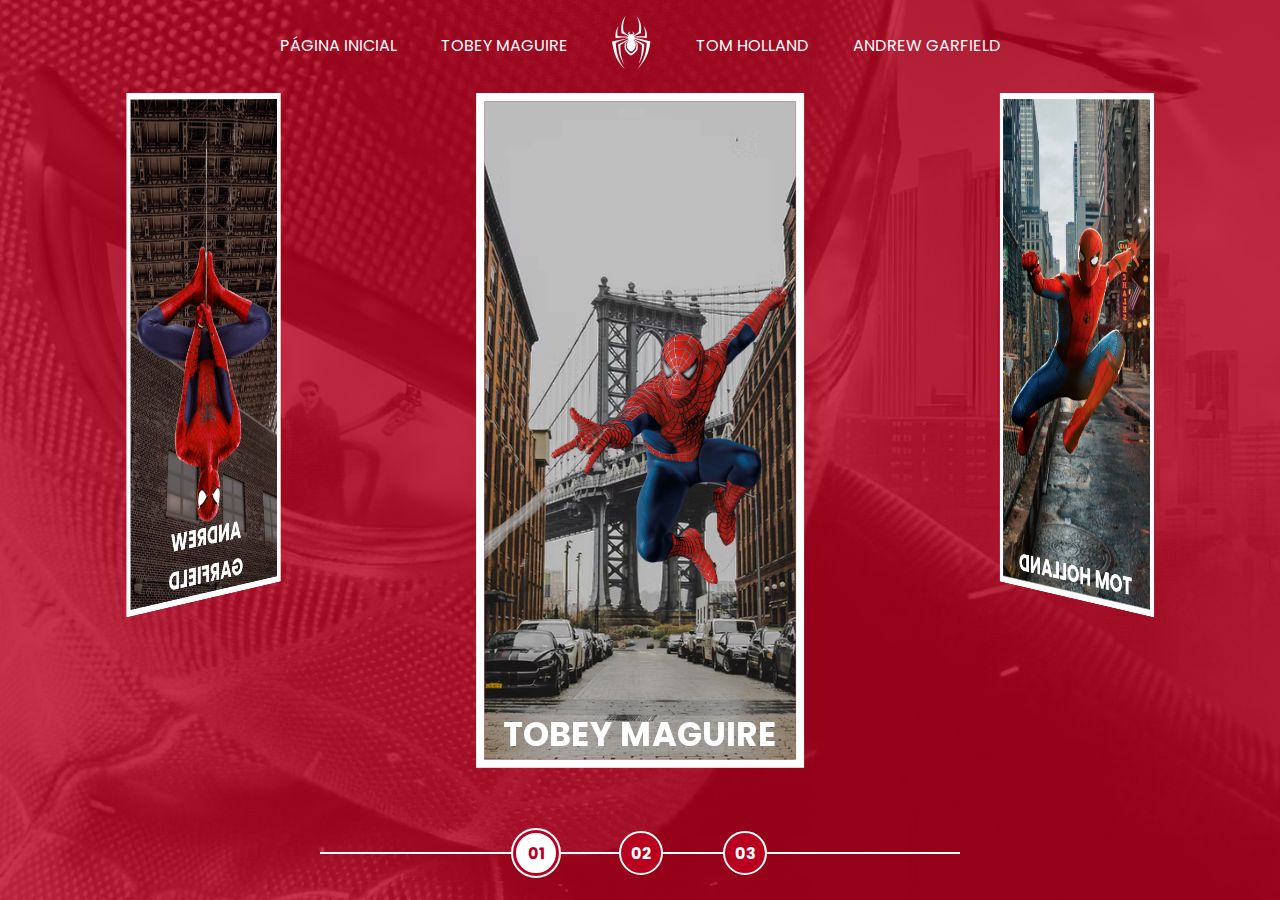
==== index.html @ bd483e7b "Adicionando assets e criando html" ====
<!DOCTYPE html>
<html lang="en">
<head>
  <meta charset="UTF-8">
  <meta http-equiv="X-UA-Compatible" content="IE=edge">
  <meta name="viewport" content="width=device-width, initial-scale=1.0">
  <link rel="stylesheet" href="./assets/css/home-page-styles.css">
  <script src="./assets/scripts/script.js"></script>
  <title>Spider-Man | Multiversos</title>
</head>
<body>
  <nav class="s-menu">
    <ul>
      <li class="s-menu__item">
        <a href="/">Página Inicial</a>
      </li>
      <li class="s-menu__item">
        <a href="#">Tobey Maguire</a>
      </li>
      <li class="s-menu__item s-menu__icon">
        <img src="./assets/images/icons/spider.svg" alt="Spider-Man Multiverse">
      </li>
      <li class="s-menu__item">
        <a href="#">Tom Holland</a>
      </li>
      <li class="s-menu__item">
        <a href="#">Andrew Garfield</a>
      </li>
    </ul>
  </nav>
  <div class="s-container">
    <div class="s-cards-carousel" style="transform: translateZ(-40vw) rotateY(0deg);">
      <a href="./pages/tobey-maguire/spiderman1.html" class="s-card" id="spider-man-01">
        <img class="s-card__background" src="./assets/images/pic-sm-bg-01.jpg">
        <img class="s-card__image" src="./assets/images/spider-man-01.png" alt="Tobey Maguire">
        <h2 class="s-card__title">Tobey Maguire</h2>
      </a>
      <a href="./pages/tom-holland/spiderman1.html" class="s-card" id="spider-man-02">
        <img class="s-card__background" src="./assets/images/pic-sm-bg-02.jpg">
        <img class="s-card__image" src="./assets/images/spider-man-02.png" alt="Tom Holland">
        <h2 class="s-card__title">Tom Holland</h2>
      </a>
      <a href="./pages/andrew-garfield/spiderman1.html" class="s-card" id="spider-man-03">
        <img class="s-card__background" src="./assets/images/pic-sm-bg-03.jpg">
        <img class="s-card__image" src="./assets/images/spider-man-03.png" alt="Andrew Garfield">
        <h2 class="s-card__title">Andrew Garfield</h2>
      </a>
    </div>
  </div>

  <div class="s-controller">
    <div id="1" onclick="selectCarouselItem(this)" class="s-controller__button s-controller__button--active">
      01
    </div>
    <div id="2" onclick="selectCarouselItem(this)" class="s-controller__button">
      02
    </div>
    <div id="3" onclick="selectCarouselItem(this)" class="s-controller__button">
      03
    </div>
    <div class="s-controller__line"></div>
  </div>
</body>
</html>
---- assets/css/home-page-styles.css ----
@import url('reset.css');
@import url('global.css');

body {
  background-color: var(--primary-color);
}

body::before {
  content: "";
  background-image: url('../images/spider-man-background.jpg');
  background-repeat: no-repeat;
  background-position: center;
  background-size: cover;
  width: 100%;
  height: 100%;
  position: absolute;
  opacity: 0.2;
  transition: background-image 1s ease-in-out, opacity 1s ease-in-out;
}

.s-menu {
  padding: 1rem 0;
  width: 100%;
  text-align: center;
  position: relative;
}

.s-menu__item {
  display: inline-block;
  text-transform: uppercase;
  margin: 0 1.25rem;
}

.s-menu__icon {
  width: 2.5rem;
  margin: 0 1.25rem;
  vertical-align: middle;
}

.s-container {
  position: relative;
  display: flex;
  align-items: center;
  justify-content: space-evenly;
  perspective: 3000px;
}

.s-card {
  border: 0.5rem solid white;
  width: 100%;
  height: 70vh;
  position: absolute;
  transition: filter .5s ease-in-out;
}

.s-card:nth-child(1) {
  transform: rotateY(0deg) translateZ(50vw);
}

.s-card:nth-child(2) {
  transform: rotateY(120deg) translateZ(50vw);
}

.s-card:nth-child(3) {
  transform: rotateY(240deg) translateZ(50vw);
}

.s-card__background {
  width: 100%;
  height: 100%;
  object-fit: cover;
  position: absolute;
  opacity: 1;
  transition: opacity 1s ease-in-out;
}

.s-card__image {
  width: 100%;
  height: 100%;
  object-fit: contain;
  position: relative;
  transition: 1s ease-in-out;
}

.s-card__title {
  font-size: 2rem;
  text-transform: uppercase;
  text-align: center;
  position: absolute;
  width: 100%;
  bottom: 0;
  transition: bottom 1s ease-in-out;
}

.s-controller {
  position: absolute;
  display: flex;
  justify-content: center;
  align-items: center;
  margin-top: 3rem;
  bottom: 1.5rem;
  width: 100%;
}

.s-controller__button {
  display: flex;
  align-items: center;
  justify-content: center;
  width: 2.5rem;
  height: 2.5rem;
  border: 2px solid white;
  border-radius: 50%;
  background-color: var(--primary-color);
  text-align: center;
  font-size: 1rem;
  font-weight: bold;
  cursor: pointer;
  z-index: 1;
  transition: transform 0.3s ease-in-out;
}

.s-controller__button:hover {
  transform: scale(1.1);
}

.s-controller__button:nth-child(2) {
  margin: 0 3.75rem;
}

.s-controller__button--active {
  background-color: white;
  color: var(--primary-color);
  border: 0.1875rem solid var(--primary-color);
  outline: 0.125rem solid white;
}

.s-controller__line {
  background-color: white;
  width: 50%;
  height: 2px;
  position: absolute;
}

/* Hover Animation */

.s-card--hovered .s-card__background {
  cursor: pointer;
  opacity: 0;
}

.s-card--hovered .s-card__image {
  transform: scale(1.4);
  filter: drop-shadow(30px 10px 4px rgba(0, 0, 0, .5));
}

body#spider-man-01-hovered::before {
  background-image: url('../images/pic-sm-bg-01.jpg');
}

body#spider-man-02-hovered::before {
  background-image: url('../images/pic-sm-bg-02.jpg');
}

body#spider-man-03-hovered::before {
  background-image: url('../images/pic-sm-bg-03.jpg');
}

body[id^="spider-man-"]::before {
  opacity: 1;
}

body[id^="spider-man-"] .s-card:not(.s-card--hovered) {
  filter: grayscale(100%);
}

.s-card--hovered .s-card__title {
  bottom: 50%;
}

.s-cards-carousel {
  display: flex;
  justify-content: center;
  width: calc(100vw / 3 - 10%);
  transform-style: preserve-3d;
  transition: transform 0.4s ease-in;
}
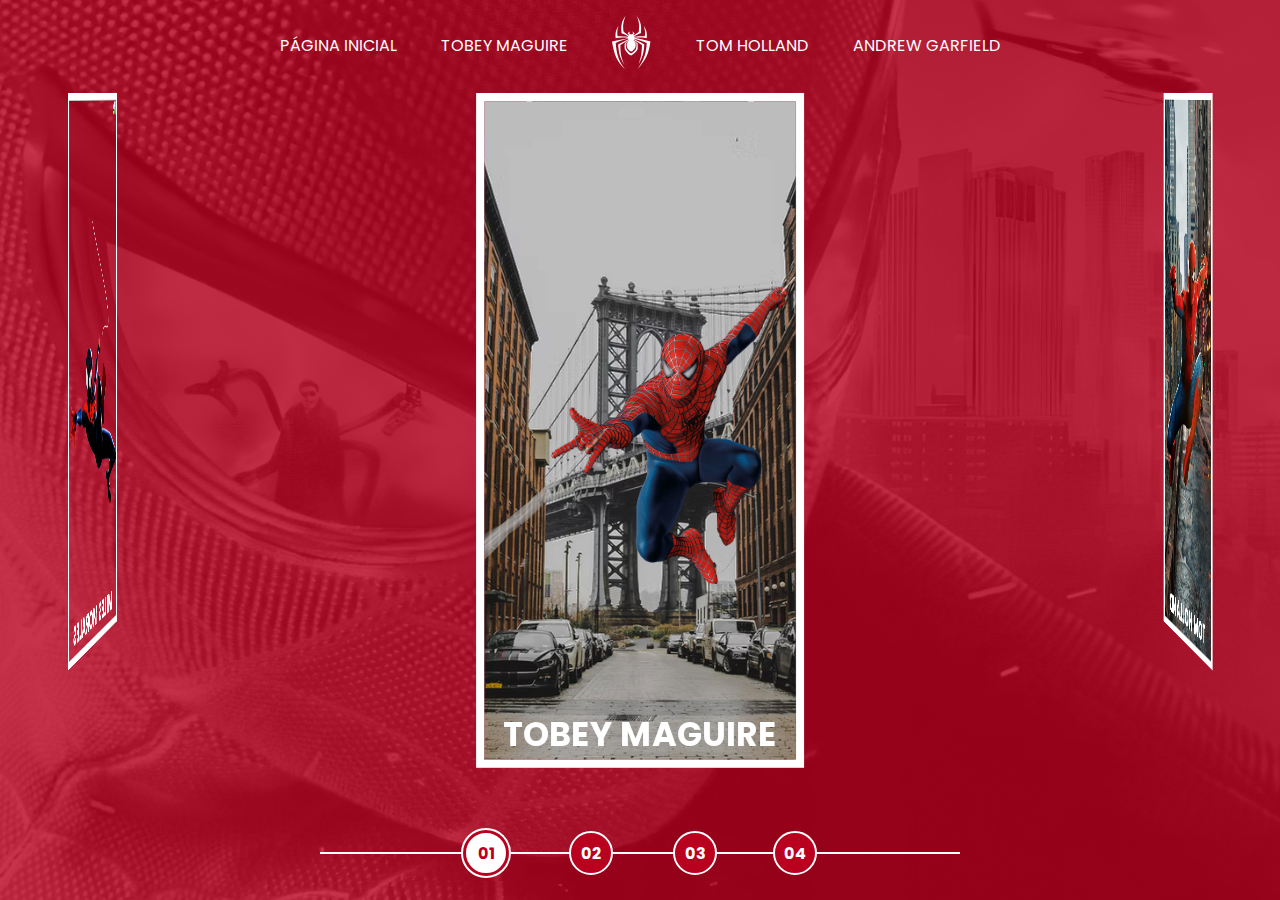
==== commit 51fa76e1: "Criando paginas miles morales" ====
--- a/index.html
+++ b/index.html
@@ -6,6 +6,7 @@
   <meta name="viewport" content="width=device-width, initial-scale=1.0">
   <link rel="stylesheet" href="./assets/css/home-page-styles.css">
   <script src="./assets/scripts/script.js"></script>
+  <link rel="shortcut icon" href="assets/images/icons/spider.svg" type="image/x-icon">
   <title>Spider-Man | Multiversos</title>
 </head>
 <body>
@@ -45,6 +46,11 @@
         <img class="s-card__image" src="./assets/images/spider-man-03.png" alt="Andrew Garfield">
         <h2 class="s-card__title">Andrew Garfield</h2>
       </a>
+      <a href="./pages/miles-morales/spiderman1.html" class="s-card" id="spider-man-04">
+        <img class="s-card__background" src="./assets/images/pic-sm-bg-04.png">
+        <img class="s-card__image" src="./assets/images/spider-man-04.webp" alt="Miles Morales">
+        <h2 class="s-card__title">Miles Morales</h2>
+      </a>
     </div>
   </div>
 
@@ -58,6 +64,9 @@
     <div id="3" onclick="selectCarouselItem(this)" class="s-controller__button">
       03
     </div>
+    <div id="4" onclick="selectCarouselItem(this)" class="s-controller__button">
+      04
+    </div>
     <div class="s-controller__line"></div>
   </div>
 </body>
--- a/assets/css/home-page-styles.css
+++ b/assets/css/home-page-styles.css
@@ -54,15 +54,19 @@
 }
 
 .s-card:nth-child(1) {
-  transform: rotateY(0deg) translateZ(50vw);
+  transform: rotateY(0deg)  translateZ(50vw);
 }
 
 .s-card:nth-child(2) {
-  transform: rotateY(120deg) translateZ(50vw);
+  transform: rotateY(90deg)  translateZ(50vw);
 }
 
 .s-card:nth-child(3) {
-  transform: rotateY(240deg) translateZ(50vw);
+  transform: rotateY(180deg) translateZ(50vw);
+}
+
+.s-card:nth-child(4) {
+  transform: rotateY(270deg) translateZ(50vw);
 }
 
 .s-card__background {
@@ -126,12 +130,15 @@
 .s-controller__button:nth-child(2) {
   margin: 0 3.75rem;
 }
+.s-controller__button:nth-child(3) {
+  margin-right: 3.5rem;
+}
 
 .s-controller__button--active {
   background-color: white;
   color: var(--primary-color);
   border: 0.1875rem solid var(--primary-color);
-  outline: 0.125rem solid white;
+  outline: 0.125rem solid white; /* criando um contorno branco ao redor da borda ja existente */
 }
 
 .s-controller__line {
@@ -165,12 +172,17 @@
   background-image: url('../images/pic-sm-bg-03.jpg');
 }
 
+body#spider-man-04-hovered::before {
+  background-image: url('../images/pic-sm-bg-04.png');
+}
+
 body[id^="spider-man-"]::before {
   opacity: 1;
 }
 
 body[id^="spider-man-"] .s-card:not(.s-card--hovered) {
   filter: grayscale(100%);
+
 }
 
 .s-card--hovered .s-card__title {
@@ -182,5 +194,5 @@
   justify-content: center;
   width: calc(100vw / 3 - 10%);
   transform-style: preserve-3d;
-  transition: transform 0.4s ease-in;
+  transition: transform 0.4s ease-in-out;
 }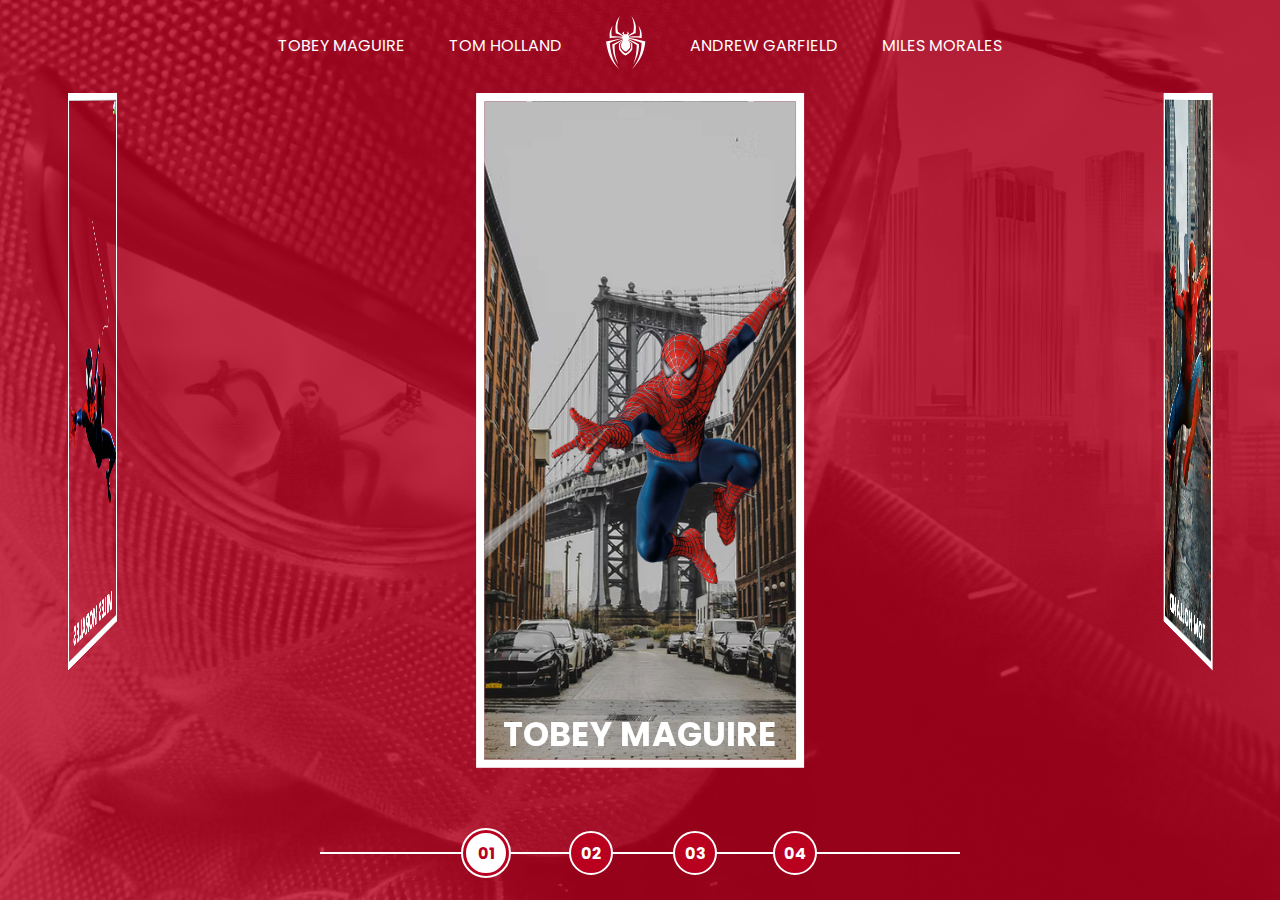
==== commit 94ecbc79: "Correção links header" ====
--- a/index.html
+++ b/index.html
@@ -13,19 +13,19 @@
   <nav class="s-menu">
     <ul>
       <li class="s-menu__item">
-        <a href="/">Página Inicial</a>
+        <a href="/pages/tobey-maguire/spiderman1.html">Tobey Maguire</a>
       </li>
       <li class="s-menu__item">
-        <a href="#">Tobey Maguire</a>
+        <a href="/pages/tom-holland/spiderman1.html">Tom Holland</a>
       </li>
       <li class="s-menu__item s-menu__icon">
         <img src="./assets/images/icons/spider.svg" alt="Spider-Man Multiverse">
       </li>
       <li class="s-menu__item">
-        <a href="#">Tom Holland</a>
+        <a href="/pages/andrew-garfield/spiderman1.html">Andrew Garfield</a>
       </li>
       <li class="s-menu__item">
-        <a href="#">Andrew Garfield</a>
+        <a href="/pages/miles-morales/spiderman1.html">Miles Morales</a>
       </li>
     </ul>
   </nav>
